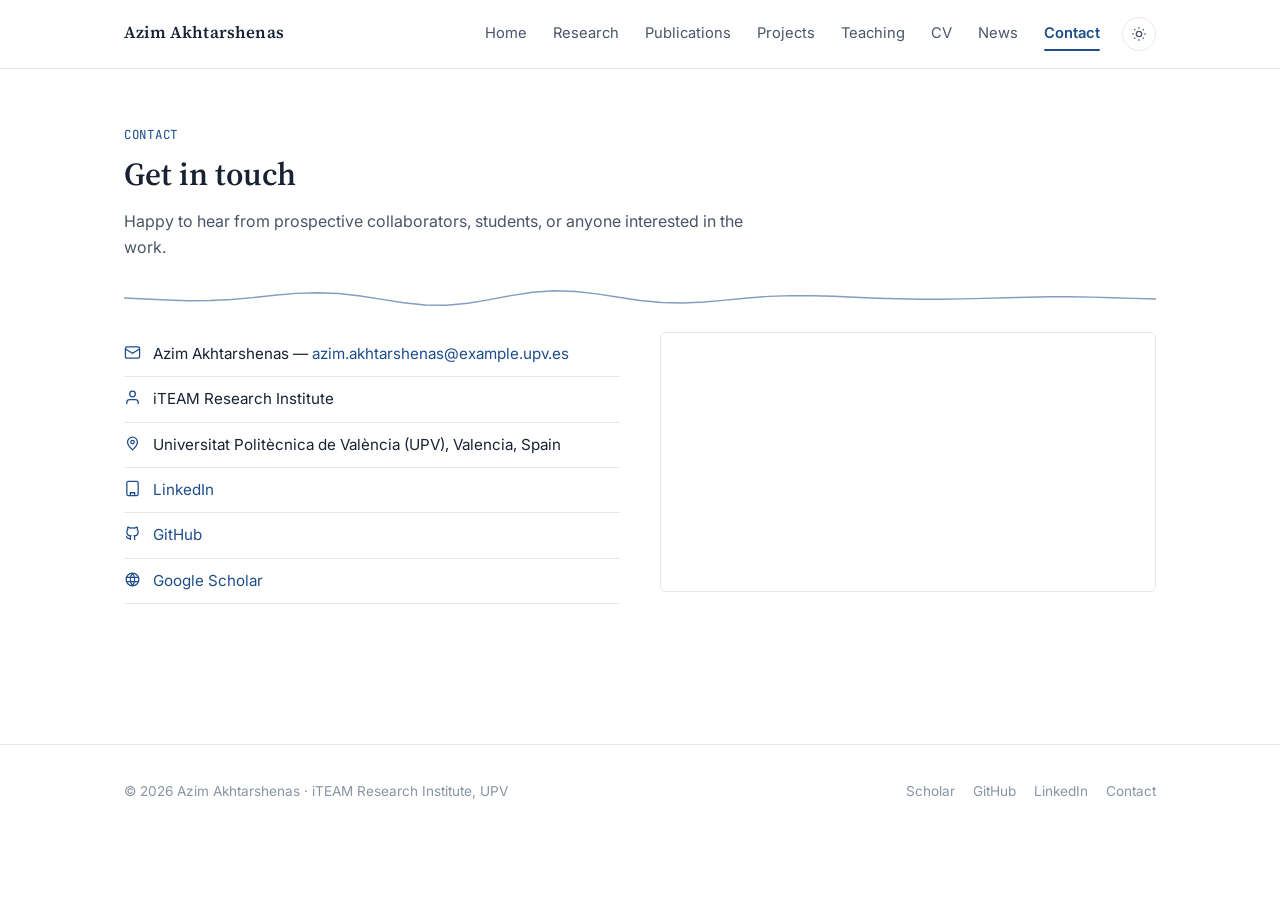
==== contact.html @ c1e80aa6 "Initial site" ====
<!DOCTYPE html>
<html lang="en">
<head>
<meta charset="UTF-8" />
<meta name="viewport" content="width=device-width, initial-scale=1.0" />
<title>Contact — Azim Akhtarshenas</title>
<link rel="preconnect" href="https://fonts.googleapis.com">
<link rel="preconnect" href="https://fonts.gstatic.com" crossorigin>
<link href="https://fonts.googleapis.com/css2?family=Source+Serif+4:opsz,wght@8..60,400;8..60,600;8..60,700&family=Inter:wght@400;500;600;700&family=JetBrains+Mono:wght@400;500&display=swap" rel="stylesheet">
<link rel="stylesheet" href="assets/css/style.css" />
</head>
<body>

<header class="site-header">
  <nav class="nav">
    <a class="nav-brand" href="index.html">Azim Akhtarshenas</a>
    <button class="nav-toggle" onclick="toggleNav()" aria-label="Toggle menu">
      <svg viewBox="0 0 24 24" width="22" height="22" fill="none" stroke="currentColor" stroke-width="2"><line x1="3" y1="6" x2="21" y2="6"/><line x1="3" y1="12" x2="21" y2="12"/><line x1="3" y1="18" x2="21" y2="18"/></svg>
    </button>
    <ul class="nav-links">
      <li><a href="index.html">Home</a></li>
      <li><a href="research.html">Research</a></li>
      <li><a href="publications.html">Publications</a></li>
      <li><a href="projects.html">Projects</a></li>
      <li><a href="teaching.html">Teaching</a></li>
      <li><a href="cv.html">CV</a></li>
      <li><a href="news.html">News</a></li>
      <li><a href="contact.html">Contact</a></li>
      <li>
        <button class="theme-toggle" onclick="toggleTheme()" aria-label="Toggle dark mode">
          <svg class="icon-sun" viewBox="0 0 24 24" fill="none" stroke="currentColor" stroke-width="2"><circle cx="12" cy="12" r="4"/><path d="M12 2v2M12 20v2M4.9 4.9l1.4 1.4M17.7 17.7l1.4 1.4M2 12h2M20 12h2M4.9 19.1l1.4-1.4M17.7 6.3l1.4-1.4"/></svg>
          <svg class="icon-moon" viewBox="0 0 24 24" fill="none" stroke="currentColor" stroke-width="2"><path d="M21 12.8A9 9 0 1 1 11.2 3 7 7 0 0 0 21 12.8Z"/></svg>
        </button>
      </li>
    </ul>
  </nav>
</header>

<main class="container">
  <div class="page-head">
    <span class="eyebrow">Contact</span>
    <h1>Get in touch</h1>
    <p class="lede">Happy to hear from prospective collaborators, students, or anyone interested in the work.</p>
  </div>

  <svg class="waveform-divider" aria-hidden="true"></svg>

  <section class="section" style="padding-top:20px;">
    <div class="contact-grid">
      <div>
        <ul class="contact-list">
          <li>
            <svg viewBox="0 0 24 24" fill="none" stroke="currentColor" stroke-width="1.8"><rect x="2" y="4" width="20" height="16" rx="2"/><path d="m2 7 10 6 10-6"/></svg>
            <span>Azim Akhtarshenas — <a href="mailto:azim.akhtarshenas@example.upv.es">azim.akhtarshenas@example.upv.es</a></span>
          </li>
          <li>
            <svg viewBox="0 0 24 24" fill="none" stroke="currentColor" stroke-width="1.8"><path d="M20 21v-2a4 4 0 0 0-4-4H8a4 4 0 0 0-4 4v2"/><circle cx="12" cy="7" r="4"/></svg>
            <span>iTEAM Research Institute</span>
          </li>
          <li>
            <svg viewBox="0 0 24 24" fill="none" stroke="currentColor" stroke-width="1.8"><path d="M12 21s7-6.2 7-11a7 7 0 1 0-14 0c0 4.8 7 11 7 11Z"/><circle cx="12" cy="10" r="2.5"/></svg>
            <span>Universitat Politècnica de València (UPV), Valencia, Spain</span>
          </li>
          <li>
            <svg viewBox="0 0 24 24" fill="none" stroke="currentColor" stroke-width="1.8"><rect x="4" y="2" width="16" height="20" rx="2"/><path d="M9 22v-4h6v4"/></svg>
            <span><a href="https://www.linkedin.com/in/YOUR_LINKEDIN" target="_blank" rel="noopener">LinkedIn</a></span>
          </li>
          <li>
            <svg viewBox="0 0 24 24" fill="none" stroke="currentColor" stroke-width="1.8"><path d="M9 19c-4.3 1.4-4.3-2.5-6-3m12 5v-3.5c0-1 .1-1.4-.5-2 2.8-.3 5.5-1.4 5.5-6a4.6 4.6 0 0 0-1.3-3.2 4.2 4.2 0 0 0-.1-3.2s-1.1-.3-3.5 1.3a12.3 12.3 0 0 0-6.4 0C6.5 2.8 5.4 3.1 5.4 3.1a4.2 4.2 0 0 0-.1 3.2A4.6 4.6 0 0 0 4 9.5c0 4.6 2.7 5.7 5.5 6-.6.6-.6 1.2-.5 2V21"/></svg>
            <span><a href="https://github.com/azimakhtarshenas" target="_blank" rel="noopener">GitHub</a></span>
          </li>
          <li>
            <svg viewBox="0 0 24 24" fill="none" stroke="currentColor" stroke-width="1.8"><path d="M12 3a15 15 0 0 0 0 18M12 3a15 15 0 0 1 0 18M3 9h18M3 15h18"/><circle cx="12" cy="12" r="9"/></svg>
            <span><a href="https://scholar.google.com/citations?user=YOUR_ID" target="_blank" rel="noopener">Google Scholar</a></span>
          </li>
        </ul>
      </div>
      <div>
        <!-- Replace with the correct embed URL for your building at UPV -->
        <iframe class="map-frame" title="Map"
          src="https://www.google.com/maps?q=iTEAM%20Universitat%20Polit%C3%A8cnica%20de%20Val%C3%A8ncia&output=embed"
          loading="lazy"></iframe>
      </div>
    </div>
  </section>
</main>

<footer class="site-footer">
  <div class="container footer-inner">
    <div>© <span id="year"></span> Azim Akhtarshenas · iTEAM Research Institute, UPV</div>
    <div class="footer-links">
      <a href="https://scholar.google.com/citations?user=YOUR_ID" target="_blank" rel="noopener">Scholar</a>
      <a href="https://github.com/azimakhtarshenas" target="_blank" rel="noopener">GitHub</a>
      <a href="https://www.linkedin.com/in/YOUR_LINKEDIN" target="_blank" rel="noopener">LinkedIn</a>
      <a href="contact.html">Contact</a>
    </div>
  </div>
</footer>

<script src="assets/js/main.js"></script>
<script>document.getElementById("year").textContent = new Date().getFullYear();</script>
</body>
</html>
---- assets/css/style.css ----
/* ==========================================================================
   Azim Akhtarshenas — academic site
   Design tokens
   ========================================================================== */

:root {
  /* -- palette (light) -- */
  --bg: #ffffff;
  --bg-raised: #f7f9fc;
  --bg-sunken: #eef2f8;
  --ink: #182233;
  --ink-soft: #4b5568;
  --ink-faint: #8a93a3;
  --hairline: #e2e7ef;
  --blue: #1e4d8b;
  --blue-deep: #123162;
  --blue-soft: #4d7fc1;
  --blue-wash: #eaf1fb;
  --accent-line: #1e4d8b;
  --shadow: 0 1px 2px rgba(18, 34, 71, 0.06), 0 8px 24px rgba(18, 34, 71, 0.06);

  /* -- type -- */
  --font-display: "Source Serif 4", "Iowan Old Style", Georgia, serif;
  --font-body: "Inter", -apple-system, BlinkMacSystemFont, "Segoe UI", sans-serif;
  --font-mono: "JetBrains Mono", "SF Mono", Menlo, monospace;

  --radius: 3px;
  --max-w: 1080px;
}

html[data-theme="dark"] {
  --bg: #0f1621;
  --bg-raised: #161f2e;
  --bg-sunken: #0a101a;
  --ink: #e8ecf3;
  --ink-soft: #aab3c4;
  --ink-faint: #6b7484;
  --hairline: #253046;
  --blue: #5f97e0;
  --blue-deep: #8fb8ec;
  --blue-soft: #3d6bab;
  --blue-wash: #142236;
  --accent-line: #5f97e0;
  --shadow: 0 1px 2px rgba(0, 0, 0, 0.3), 0 8px 24px rgba(0, 0, 0, 0.35);
}

* { box-sizing: border-box; }

html {
  scroll-behavior: smooth;
}

@media (prefers-reduced-motion: reduce) {
  html { scroll-behavior: auto; }
  *, *::before, *::after { animation-duration: 0.001ms !important; transition-duration: 0.001ms !important; }
}

body {
  margin: 0;
  background: var(--bg);
  color: var(--ink);
  font-family: var(--font-body);
  font-size: 16px;
  line-height: 1.6;
  -webkit-font-smoothing: antialiased;
  transition: background 0.2s ease, color 0.2s ease;
}

a { color: var(--blue); text-decoration: none; }
a:hover { text-decoration: underline; }

:focus-visible {
  outline: 2px solid var(--blue);
  outline-offset: 2px;
}

h1, h2, h3, h4 {
  font-family: var(--font-display);
  color: var(--ink);
  font-weight: 600;
  line-height: 1.2;
  margin: 0 0 0.5em;
}

p { margin: 0 0 1em; color: var(--ink-soft); }

.container {
  max-width: var(--max-w);
  margin: 0 auto;
  padding: 0 24px;
}

/* ---------- Signature motif: waveform divider ----------
   A thin sine/pulse trace, standing in for an RF signal —
   used as a section divider instead of a generic <hr>. */
.waveform-divider {
  display: block;
  width: 100%;
  height: 28px;
  margin: 0 auto;
}
.waveform-divider path {
  fill: none;
  stroke: var(--accent-line);
  stroke-width: 1.4;
  opacity: 0.55;
}

/* ---------- Header / nav ---------- */
.site-header {
  position: sticky;
  top: 0;
  z-index: 50;
  background: rgba(255, 255, 255, 0.86);
  backdrop-filter: saturate(180%) blur(10px);
  border-bottom: 1px solid var(--hairline);
}
html[data-theme="dark"] .site-header {
  background: rgba(15, 22, 33, 0.86);
}
.nav {
  display: flex;
  align-items: center;
  justify-content: space-between;
  max-width: var(--max-w);
  margin: 0 auto;
  padding: 14px 24px;
}
.nav-brand {
  font-family: var(--font-display);
  font-weight: 600;
  font-size: 1.05rem;
  color: var(--ink);
  letter-spacing: 0.01em;
}
.nav-brand:hover { text-decoration: none; color: var(--blue); }
.nav-links {
  display: flex;
  gap: 2px;
  list-style: none;
  margin: 0;
  padding: 0;
  align-items: center;
}
.nav-links a {
  display: inline-block;
  color: var(--ink-soft);
  font-size: 0.92rem;
  padding: 8px 12px;
  border-radius: var(--radius);
  position: relative;
}
.nav-links a:hover { color: var(--blue); text-decoration: none; background: var(--blue-wash); }
.nav-links a.active { color: var(--blue); font-weight: 600; }
.nav-links a.active::after {
  content: "";
  position: absolute;
  left: 12px; right: 12px; bottom: 3px;
  height: 2px;
  background: var(--accent-line);
  border-radius: 2px;
}
.nav-toggle {
  display: none;
  background: none; border: none; cursor: pointer;
  color: var(--ink); padding: 8px;
}
.theme-toggle {
  background: none;
  border: 1px solid var(--hairline);
  border-radius: 999px;
  width: 34px; height: 34px;
  display: inline-flex; align-items: center; justify-content: center;
  cursor: pointer;
  color: var(--ink-soft);
  margin-left: 8px;
}
.theme-toggle:hover { border-color: var(--blue); color: var(--blue); }
.theme-toggle svg { width: 16px; height: 16px; }
.theme-toggle .icon-moon { display: none; }
html[data-theme="dark"] .theme-toggle .icon-sun { display: none; }
html[data-theme="dark"] .theme-toggle .icon-moon { display: inline-block; }

@media (max-width: 820px) {
  .nav-toggle { display: inline-flex; align-items: center; }
  .nav-links {
    position: fixed;
    top: 61px; left: 0; right: 0;
    flex-direction: column;
    align-items: stretch;
    background: var(--bg);
    border-bottom: 1px solid var(--hairline);
    padding: 8px 24px 16px;
    display: none;
    box-shadow: var(--shadow);
  }
  .nav-links.open { display: flex; }
  .nav-links a { padding: 12px 8px; }
}

/* ---------- Footer ---------- */
.site-footer {
  border-top: 1px solid var(--hairline);
  margin-top: 96px;
  padding: 36px 0 48px;
}
.footer-inner {
  display: flex; flex-wrap: wrap; gap: 12px 28px;
  justify-content: space-between; align-items: center;
  font-size: 0.85rem; color: var(--ink-faint);
}
.footer-links { display: flex; gap: 18px; flex-wrap: wrap; }
.footer-links a { color: var(--ink-faint); }
.footer-links a:hover { color: var(--blue); }

/* ---------- Hero (home) ---------- */
.hero {
  padding: 72px 0 40px;
}
.hero-grid {
  display: grid;
  grid-template-columns: 220px 1fr;
  gap: 44px;
  align-items: center;
}
.hero-photo {
  width: 220px; height: 220px;
  border-radius: 6px;
  object-fit: cover;
  background: var(--bg-sunken);
  border: 1px solid var(--hairline);
  box-shadow: var(--shadow);
}
.eyebrow {
  font-family: var(--font-mono);
  font-size: 0.78rem;
  letter-spacing: 0.06em;
  text-transform: uppercase;
  color: var(--blue);
  margin-bottom: 10px;
  display: block;
}
.hero h1 {
  font-size: 2.5rem;
  margin-bottom: 6px;
}
.hero .role {
  font-size: 1.05rem;
  color: var(--ink-soft);
  margin-bottom: 4px;
}
.hero .affil {
  font-size: 0.98rem;
  color: var(--ink-faint);
  margin-bottom: 14px;
}
.hero .affil a { color: var(--ink-faint); text-decoration: underline; }
.tag-row {
  display: flex; flex-wrap: wrap; gap: 8px;
  margin-top: 12px;
}
.tag {
  font-family: var(--font-mono);
  font-size: 0.75rem;
  color: var(--blue-deep);
  background: var(--blue-wash);
  border: 1px solid var(--hairline);
  padding: 4px 10px;
  border-radius: 999px;
}

@media (max-width: 700px) {
  .hero-grid { grid-template-columns: 1fr; text-align: center; }
  .hero-photo { width: 160px; height: 160px; margin: 0 auto; }
  .tag-row, .btn-row { justify-content: center; }
  .hero h1 { font-size: 2rem; }
}

/* ---------- Buttons ---------- */
.btn-row { display: flex; flex-wrap: wrap; gap: 10px; margin-top: 22px; }
.btn {
  display: inline-flex; align-items: center; gap: 8px;
  font-size: 0.88rem; font-weight: 500;
  padding: 9px 16px;
  border-radius: var(--radius);
  border: 1px solid var(--hairline);
  color: var(--ink);
  background: var(--bg-raised);
}
.btn:hover { text-decoration: none; border-color: var(--blue); color: var(--blue); }
.btn-primary {
  background: var(--blue);
  border-color: var(--blue);
  color: #fff;
}
.btn-primary:hover { background: var(--blue-deep); border-color: var(--blue-deep); color: #fff; }
.btn svg { width: 15px; height: 15px; }

/* ---------- Sections ---------- */
.section { padding: 44px 0; }
.section-head { margin-bottom: 28px; }
.section-head .eyebrow { margin-bottom: 4px; }
.section-head h2 { font-size: 1.6rem; }
.section-head p.lede { max-width: 640px; }

/* ---------- Bio ---------- */
.bio { max-width: 720px; font-size: 1rem; }
.bio p { color: var(--ink); }

/* ---------- Research cards ---------- */
.card-grid {
  display: grid;
  grid-template-columns: repeat(2, 1fr);
  gap: 20px;
}
@media (max-width: 700px) { .card-grid { grid-template-columns: 1fr; } }

.card {
  border: 1px solid var(--hairline);
  border-radius: 6px;
  background: var(--bg-raised);
  padding: 26px 26px 22px;
  transition: box-shadow 0.15s ease, transform 0.15s ease;
}
.card:hover { box-shadow: var(--shadow); transform: translateY(-2px); }
.card h3 {
  font-size: 1.1rem;
  display: flex; align-items: center; gap: 10px;
}
.card-icon {
  width: 20px; height: 20px;
  color: var(--blue);
  flex: none;
}
.card ul {
  margin: 12px 0 0;
  padding: 0;
  list-style: none;
  display: flex; flex-wrap: wrap; gap: 8px;
}
.card ul li {
  font-family: var(--font-mono);
  font-size: 0.78rem;
  color: var(--blue-deep);
  background: var(--blue-wash);
  border: 1px solid var(--hairline);
  padding: 4px 9px;
  border-radius: 4px;
}

/* ---------- Publications ---------- */
.pub-filter {
  display: flex; flex-wrap: wrap; gap: 8px;
  margin-bottom: 26px;
}
.pub-filter button {
  font-family: var(--font-mono);
  font-size: 0.78rem;
  padding: 6px 13px;
  border-radius: 999px;
  border: 1px solid var(--hairline);
  background: var(--bg-raised);
  color: var(--ink-soft);
  cursor: pointer;
}
.pub-filter button:hover { border-color: var(--blue); color: var(--blue); }
.pub-filter button.active { background: var(--blue); border-color: var(--blue); color: #fff; }

.pub-list { display: flex; flex-direction: column; gap: 0; }
.pub-item {
  padding: 22px 0;
  border-bottom: 1px solid var(--hairline);
  display: grid;
  grid-template-columns: 64px 1fr;
  gap: 18px;
}
.pub-item:first-child { padding-top: 0; }
.pub-year {
  font-family: var(--font-mono);
  color: var(--ink-faint);
  font-size: 0.85rem;
  padding-top: 3px;
}
.pub-title { font-size: 1.05rem; margin-bottom: 4px; color: var(--ink); font-weight: 600; }
.pub-authors { font-size: 0.9rem; color: var(--ink-soft); margin-bottom: 3px; }
.pub-venue { font-size: 0.87rem; color: var(--ink-faint); font-style: italic; margin-bottom: 10px; }
.pub-links { display: flex; gap: 14px; flex-wrap: wrap; }
.pub-links a {
  font-family: var(--font-mono);
  font-size: 0.78rem;
  color: var(--blue);
  border-bottom: 1px solid transparent;
}
.pub-links a:hover { border-bottom-color: var(--blue); text-decoration: none; }
@media (max-width: 600px) {
  .pub-item { grid-template-columns: 1fr; gap: 4px; }
}

/* ---------- Projects ---------- */
.project-grid {
  display: grid;
  grid-template-columns: repeat(2, 1fr);
  gap: 26px;
}
@media (max-width: 760px) { .project-grid { grid-template-columns: 1fr; } }
.project-card {
  border: 1px solid var(--hairline);
  border-radius: 6px;
  overflow: hidden;
  background: var(--bg-raised);
}
.project-media {
  width: 100%; aspect-ratio: 16/9;
  background: var(--bg-sunken);
  display: flex; align-items: center; justify-content: center;
  color: var(--ink-faint);
  font-family: var(--font-mono); font-size: 0.78rem;
  border-bottom: 1px solid var(--hairline);
  overflow: hidden;
}
.project-media img { width: 100%; height: 100%; object-fit: cover; }
.project-body { padding: 20px 22px 22px; }
.project-body h3 { font-size: 1.08rem; margin-bottom: 8px; }
.project-body p { font-size: 0.92rem; margin-bottom: 12px; }
.chip-row { display: flex; flex-wrap: wrap; gap: 6px; margin-bottom: 12px; }
.chip {
  font-family: var(--font-mono); font-size: 0.72rem;
  color: var(--blue-deep); background: var(--blue-wash);
  border: 1px solid var(--hairline);
  padding: 3px 8px; border-radius: 4px;
}

/* ---------- News ---------- */
.news-list { position: relative; }
.news-year {
  font-family: var(--font-mono);
  color: var(--blue);
  font-size: 0.9rem;
  margin: 30px 0 10px;
  letter-spacing: 0.04em;
}
.news-year:first-child { margin-top: 0; }
.news-item {
  display: grid;
  grid-template-columns: 96px 1fr;
  gap: 16px;
  padding: 12px 0;
  border-bottom: 1px solid var(--hairline);
}
.news-item:last-child { border-bottom: none; }
.news-date { font-family: var(--font-mono); font-size: 0.78rem; color: var(--ink-faint); padding-top: 2px; }
.news-text { color: var(--ink); font-size: 0.95rem; }
.news-text a { font-weight: 500; }

/* ---------- Teaching ---------- */
.teach-item {
  border-bottom: 1px solid var(--hairline);
  padding: 20px 0;
}
.teach-item:first-child { padding-top: 0; }
.teach-item h3 { font-size: 1.05rem; margin-bottom: 4px; }
.teach-meta { font-family: var(--font-mono); font-size: 0.78rem; color: var(--ink-faint); margin-bottom: 8px; }

/* ---------- CV ---------- */
.cv-embed {
  width: 100%;
  height: 900px;
  border: 1px solid var(--hairline);
  border-radius: 6px;
  background: var(--bg-sunken);
}
@media (max-width: 700px) { .cv-embed { height: 560px; } }
.cv-fallback {
  padding: 18px;
  font-size: 0.9rem;
  color: var(--ink-soft);
}

/* ---------- Contact ---------- */
.contact-grid {
  display: grid;
  grid-template-columns: 1fr 1fr;
  gap: 40px;
}
@media (max-width: 700px) { .contact-grid { grid-template-columns: 1fr; } }
.contact-list { list-style: none; padding: 0; margin: 0; }
.contact-list li {
  display: flex; gap: 12px; align-items: flex-start;
  padding: 10px 0;
  border-bottom: 1px solid var(--hairline);
  font-size: 0.95rem;
}
.contact-list li svg { width: 17px; height: 17px; color: var(--blue); flex: none; margin-top: 2px; }
.map-frame {
  width: 100%; height: 260px; border: 1px solid var(--hairline);
  border-radius: 6px; filter: grayscale(0.15);
}

/* ---------- Page header (non-home pages) ---------- */
.page-head { padding: 56px 0 8px; }
.page-head h1 { font-size: 2rem; }
.page-head p.lede { color: var(--ink-soft); max-width: 640px; }

/* ---------- Misc ---------- */
.note {
  font-size: 0.82rem;
  color: var(--ink-faint);
  border-left: 2px solid var(--hairline);
  padding-left: 12px;
  margin-top: 8px;
}
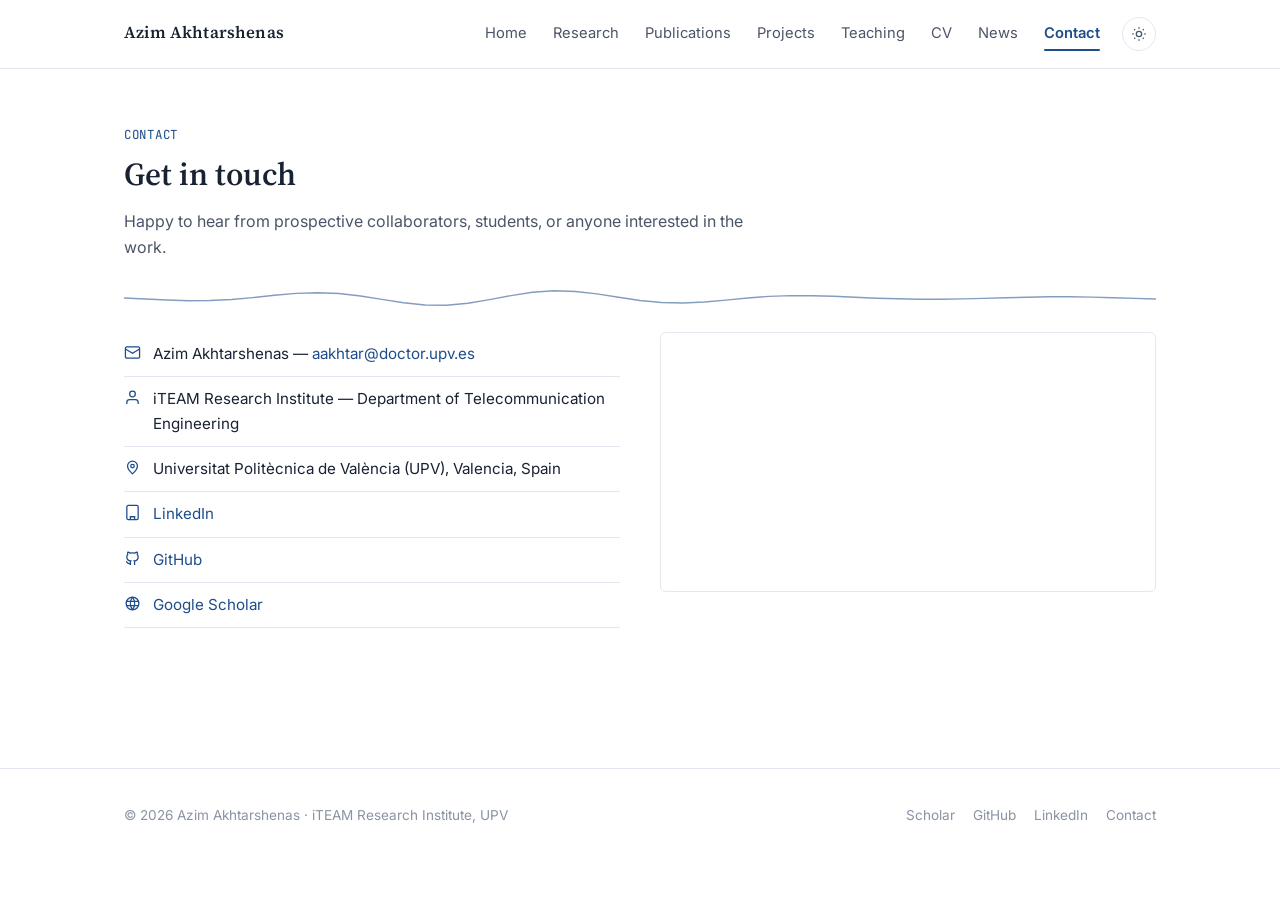
==== commit 97d77454: "Update with real photo, CV, and publications" ====
--- a/contact.html
+++ b/contact.html
@@ -51,11 +51,11 @@
         <ul class="contact-list">
           <li>
             <svg viewBox="0 0 24 24" fill="none" stroke="currentColor" stroke-width="1.8"><rect x="2" y="4" width="20" height="16" rx="2"/><path d="m2 7 10 6 10-6"/></svg>
-            <span>Azim Akhtarshenas — <a href="mailto:azim.akhtarshenas@example.upv.es">azim.akhtarshenas@example.upv.es</a></span>
+            <span>Azim Akhtarshenas — <a href="mailto:aakhtar@doctor.upv.es">aakhtar@doctor.upv.es</a></span>
           </li>
           <li>
             <svg viewBox="0 0 24 24" fill="none" stroke="currentColor" stroke-width="1.8"><path d="M20 21v-2a4 4 0 0 0-4-4H8a4 4 0 0 0-4 4v2"/><circle cx="12" cy="7" r="4"/></svg>
-            <span>iTEAM Research Institute</span>
+            <span>iTEAM Research Institute — Department of Telecommunication Engineering</span>
           </li>
           <li>
             <svg viewBox="0 0 24 24" fill="none" stroke="currentColor" stroke-width="1.8"><path d="M12 21s7-6.2 7-11a7 7 0 1 0-14 0c0 4.8 7 11 7 11Z"/><circle cx="12" cy="10" r="2.5"/></svg>
@@ -63,15 +63,15 @@
           </li>
           <li>
             <svg viewBox="0 0 24 24" fill="none" stroke="currentColor" stroke-width="1.8"><rect x="4" y="2" width="16" height="20" rx="2"/><path d="M9 22v-4h6v4"/></svg>
-            <span><a href="https://www.linkedin.com/in/YOUR_LINKEDIN" target="_blank" rel="noopener">LinkedIn</a></span>
+            <span><a href="https://www.linkedin.com/in/azim-akhtarshenas" target="_blank" rel="noopener">LinkedIn</a></span>
           </li>
           <li>
             <svg viewBox="0 0 24 24" fill="none" stroke="currentColor" stroke-width="1.8"><path d="M9 19c-4.3 1.4-4.3-2.5-6-3m12 5v-3.5c0-1 .1-1.4-.5-2 2.8-.3 5.5-1.4 5.5-6a4.6 4.6 0 0 0-1.3-3.2 4.2 4.2 0 0 0-.1-3.2s-1.1-.3-3.5 1.3a12.3 12.3 0 0 0-6.4 0C6.5 2.8 5.4 3.1 5.4 3.1a4.2 4.2 0 0 0-.1 3.2A4.6 4.6 0 0 0 4 9.5c0 4.6 2.7 5.7 5.5 6-.6.6-.6 1.2-.5 2V21"/></svg>
-            <span><a href="https://github.com/azimakhtarshenas" target="_blank" rel="noopener">GitHub</a></span>
+            <span><a href="https://github.com/aakhtarshenas" target="_blank" rel="noopener">GitHub</a></span>
           </li>
           <li>
             <svg viewBox="0 0 24 24" fill="none" stroke="currentColor" stroke-width="1.8"><path d="M12 3a15 15 0 0 0 0 18M12 3a15 15 0 0 1 0 18M3 9h18M3 15h18"/><circle cx="12" cy="12" r="9"/></svg>
-            <span><a href="https://scholar.google.com/citations?user=YOUR_ID" target="_blank" rel="noopener">Google Scholar</a></span>
+            <span><a href="https://scholar.google.com/citations?user=5eCLyxwAAAAJ" target="_blank" rel="noopener">Google Scholar</a></span>
           </li>
         </ul>
       </div>
@@ -89,9 +89,9 @@
   <div class="container footer-inner">
     <div>© <span id="year"></span> Azim Akhtarshenas · iTEAM Research Institute, UPV</div>
     <div class="footer-links">
-      <a href="https://scholar.google.com/citations?user=YOUR_ID" target="_blank" rel="noopener">Scholar</a>
-      <a href="https://github.com/azimakhtarshenas" target="_blank" rel="noopener">GitHub</a>
-      <a href="https://www.linkedin.com/in/YOUR_LINKEDIN" target="_blank" rel="noopener">LinkedIn</a>
+      <a href="https://scholar.google.com/citations?user=5eCLyxwAAAAJ" target="_blank" rel="noopener">Scholar</a>
+      <a href="https://github.com/aakhtarshenas" target="_blank" rel="noopener">GitHub</a>
+      <a href="https://www.linkedin.com/in/azim-akhtarshenas" target="_blank" rel="noopener">LinkedIn</a>
       <a href="contact.html">Contact</a>
     </div>
   </div>
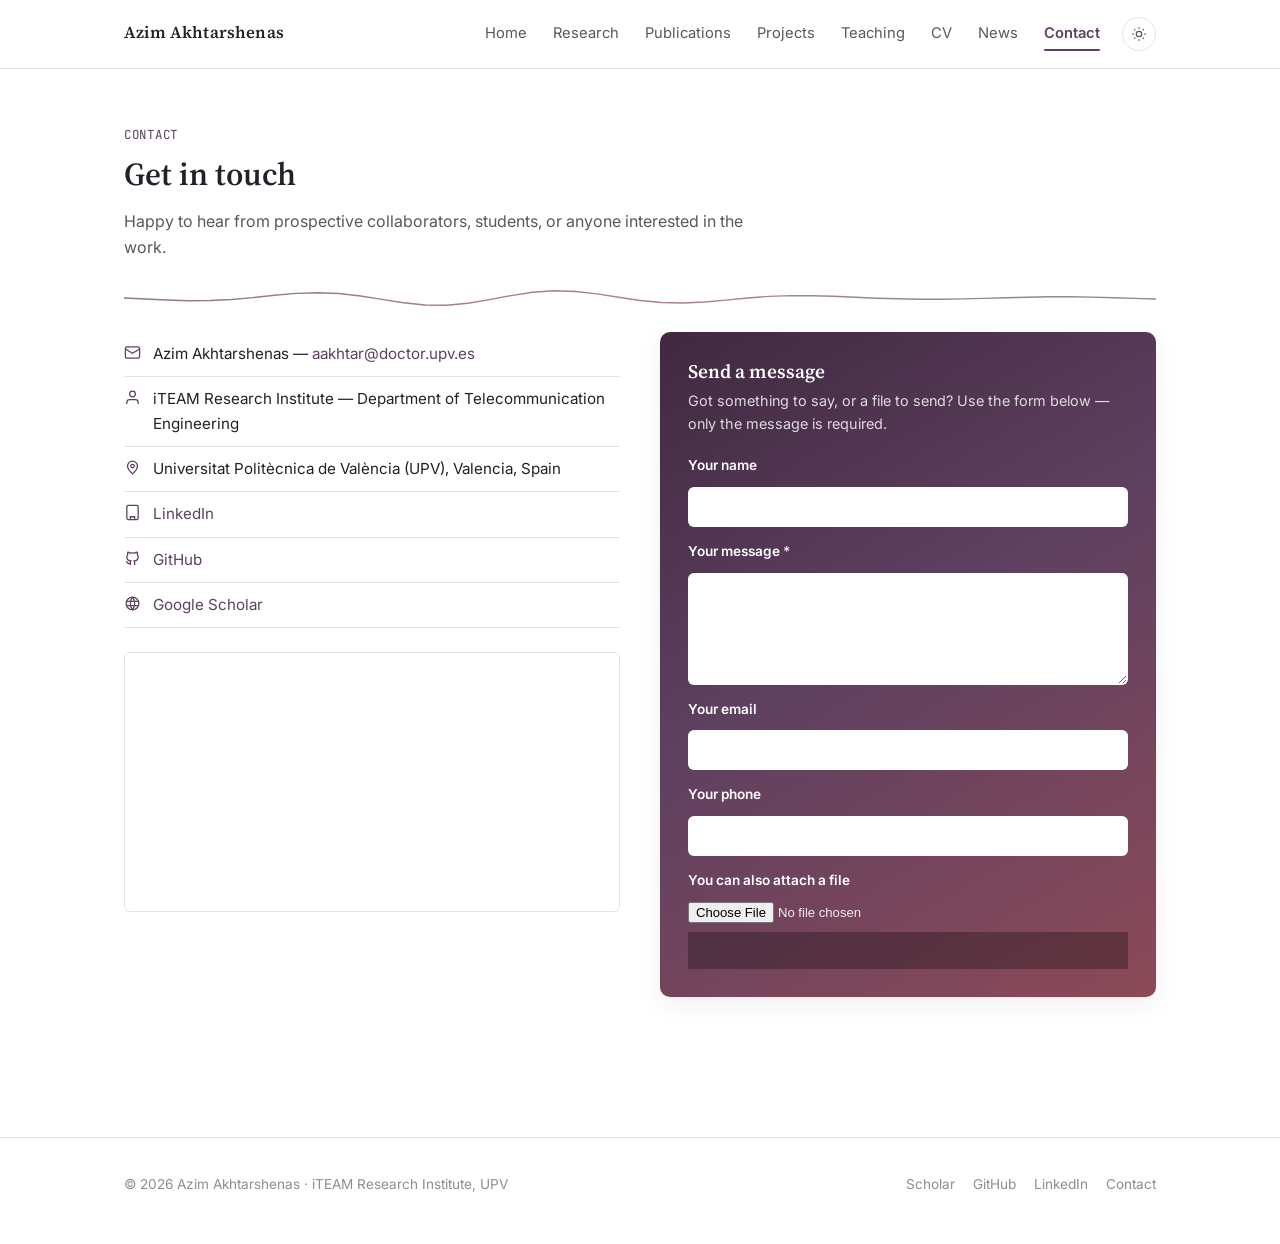
==== commit 2b0e542f: "Add working contact form (Formspree)" ====
--- a/contact.html
+++ b/contact.html
@@ -63,7 +63,7 @@
           </li>
           <li>
             <svg viewBox="0 0 24 24" fill="none" stroke="currentColor" stroke-width="1.8"><rect x="4" y="2" width="16" height="20" rx="2"/><path d="M9 22v-4h6v4"/></svg>
-            <span><a href="https://www.linkedin.com/in/azim-akhtarshenas" target="_blank" rel="noopener">LinkedIn</a></span>
+            <span><a href="https://www.linkedin.com/in/azim-akhtarshenas-8499a5163/" target="_blank" rel="noopener">LinkedIn</a></span>
           </li>
           <li>
             <svg viewBox="0 0 24 24" fill="none" stroke="currentColor" stroke-width="1.8"><path d="M9 19c-4.3 1.4-4.3-2.5-6-3m12 5v-3.5c0-1 .1-1.4-.5-2 2.8-.3 5.5-1.4 5.5-6a4.6 4.6 0 0 0-1.3-3.2 4.2 4.2 0 0 0-.1-3.2s-1.1-.3-3.5 1.3a12.3 12.3 0 0 0-6.4 0C6.5 2.8 5.4 3.1 5.4 3.1a4.2 4.2 0 0 0-.1 3.2A4.6 4.6 0 0 0 4 9.5c0 4.6 2.7 5.7 5.5 6-.6.6-.6 1.2-.5 2V21"/></svg>
@@ -74,12 +74,36 @@
             <span><a href="https://scholar.google.com/citations?user=5eCLyxwAAAAJ" target="_blank" rel="noopener">Google Scholar</a></span>
           </li>
         </ul>
-      </div>
-      <div>
-        <!-- Replace with the correct embed URL for your building at UPV -->
-        <iframe class="map-frame" title="Map"
+        <iframe class="map-frame" title="Map" style="margin-top:24px;"
           src="https://www.google.com/maps?q=iTEAM%20Universitat%20Polit%C3%A8cnica%20de%20Val%C3%A8ncia&output=embed"
           loading="lazy"></iframe>
+      </div>
+
+      <div>
+        <div class="contact-form-card">
+          <h3>Send a message</h3>
+          <p>Got something to say, or a file to send? Use the form below — only the message is required.</p>
+
+          <!-- Replace YOUR_FORM_ID with your own Formspree form ID (see README for setup) -->
+          <form action="https://formspree.io/f/YOUR_FORM_ID" method="POST" enctype="multipart/form-data">
+            <label for="cf-name">Your name</label>
+            <input type="text" id="cf-name" name="name" />
+
+            <label for="cf-message">Your message <span class="req">*</span></label>
+            <textarea id="cf-message" name="message" rows="5" required></textarea>
+
+            <label for="cf-email">Your email</label>
+            <input type="email" id="cf-email" name="email" />
+
+            <label for="cf-phone">Your phone</label>
+            <input type="tel" id="cf-phone" name="phone" />
+
+            <label for="cf-file">You can also attach a file</label>
+            <input type="file" id="cf-file" name="attachment" />
+
+            <button type="submit" class="btn btn-primary" style="width:100%; justify-content:center; margin-top:6px;">Send</button>
+          </form>
+        </div>
       </div>
     </div>
   </section>
@@ -91,7 +115,7 @@
     <div class="footer-links">
       <a href="https://scholar.google.com/citations?user=5eCLyxwAAAAJ" target="_blank" rel="noopener">Scholar</a>
       <a href="https://github.com/aakhtarshenas" target="_blank" rel="noopener">GitHub</a>
-      <a href="https://www.linkedin.com/in/azim-akhtarshenas" target="_blank" rel="noopener">LinkedIn</a>
+      <a href="https://www.linkedin.com/in/azim-akhtarshenas-8499a5163/" target="_blank" rel="noopener">LinkedIn</a>
       <a href="contact.html">Contact</a>
     </div>
   </div>
--- a/assets/css/style.css
+++ b/assets/css/style.css
@@ -4,20 +4,26 @@
    ========================================================================== */
 
 :root {
-  /* -- palette (light) -- */
+  /* -- palette (light) — dusty plum, rose, sage -- */
   --bg: #ffffff;
-  --bg-raised: #f7f9fc;
-  --bg-sunken: #eef2f8;
-  --ink: #182233;
-  --ink-soft: #4b5568;
-  --ink-faint: #8a93a3;
-  --hairline: #e2e7ef;
-  --blue: #1e4d8b;
-  --blue-deep: #123162;
-  --blue-soft: #4d7fc1;
-  --blue-wash: #eaf1fb;
-  --accent-line: #1e4d8b;
-  --shadow: 0 1px 2px rgba(18, 34, 71, 0.06), 0 8px 24px rgba(18, 34, 71, 0.06);
+  --bg-raised: #ffffff;
+  --bg-sunken: #f6f6f6;
+  --ink: #241f28;
+  --ink-soft: #5c5560;
+  --ink-faint: #928a94;
+  --hairline: #e8e0e6;
+  --blue: #5e4060;
+  --blue-deep: #40293f;
+  --blue-soft: #8a6b8c;
+  --blue-wash: #f1e6f0;
+  --accent-line: #5e4060;
+  --rose: #8c4a58;
+  --rose-deep: #6b3540;
+  --rose-wash: #f7e7ea;
+  --sage: #47654a;
+  --sage-deep: #324a34;
+  --sage-wash: #e9efe6;
+  --shadow: 0 1px 2px rgba(64, 41, 63, 0.07), 0 8px 24px rgba(64, 41, 63, 0.07);
 
   /* -- type -- */
   --font-display: "Source Serif 4", "Iowan Old Style", Georgia, serif;
@@ -29,18 +35,24 @@
 }
 
 html[data-theme="dark"] {
-  --bg: #0f1621;
-  --bg-raised: #161f2e;
-  --bg-sunken: #0a101a;
-  --ink: #e8ecf3;
-  --ink-soft: #aab3c4;
-  --ink-faint: #6b7484;
-  --hairline: #253046;
-  --blue: #5f97e0;
-  --blue-deep: #8fb8ec;
-  --blue-soft: #3d6bab;
-  --blue-wash: #142236;
-  --accent-line: #5f97e0;
+  --bg: #17131a;
+  --bg-raised: #1f1922;
+  --bg-sunken: #120e15;
+  --ink: #f1eaf0;
+  --ink-soft: #cabec8;
+  --ink-faint: #8c7f8a;
+  --hairline: #362e37;
+  --blue: #d3a8d6;
+  --blue-deep: #e6cae8;
+  --blue-soft: #ab84ac;
+  --blue-wash: #2c2130;
+  --accent-line: #d3a8d6;
+  --rose: #d99aa5;
+  --rose-deep: #e8bcc4;
+  --rose-wash: #302127;
+  --sage: #9dc2a0;
+  --sage-deep: #c1ddc3;
+  --sage-wash: #1b2a1e;
   --shadow: 0 1px 2px rgba(0, 0, 0, 0.3), 0 8px 24px rgba(0, 0, 0, 0.35);
 }
 
@@ -101,9 +113,9 @@
 }
 .waveform-divider path {
   fill: none;
-  stroke: var(--accent-line);
+  stroke: url(#waveform-gradient);
   stroke-width: 1.4;
-  opacity: 0.55;
+  opacity: 0.7;
 }
 
 /* ---------- Header / nav ---------- */
@@ -216,6 +228,54 @@
 /* ---------- Hero (home) ---------- */
 .hero {
   padding: 72px 0 40px;
+  position: relative;
+  overflow: hidden;
+}
+.hero-art {
+  position: absolute;
+  top: 50%;
+  right: -40px;
+  transform: translateY(-50%);
+  width: min(58vw, 760px);
+  height: auto;
+  color: var(--blue);
+  opacity: 0.1;
+  pointer-events: none;
+  z-index: 0;
+}
+html[data-theme="dark"] .hero-art { opacity: 0.16; }
+.hero-grid {
+  position: relative;
+  z-index: 1;
+}
+
+/* ---------- Ambient flying drones (hero background) ---------- */
+.drone-fly {
+  opacity: 0;
+  transform-box: fill-box;
+  transform-origin: center;
+}
+.drone-fly-a {
+  color: var(--rose);
+  animation: drone-fly-a 26s linear infinite;
+}
+.drone-fly-b {
+  color: var(--sage);
+  animation: drone-fly-b 34s linear infinite -9s;
+}
+@keyframes drone-fly-a {
+  0%   { transform: translate(-60px, 380px) scale(0.6) rotate(-4deg); opacity: 0; }
+  8%   { opacity: 0.22; }
+  50%  { transform: translate(420px, 70px) scale(0.85) rotate(3deg); }
+  92%  { opacity: 0.22; }
+  100% { transform: translate(880px, -50px) scale(1) rotate(-2deg); opacity: 0; }
+}
+@keyframes drone-fly-b {
+  0%   { transform: translate(860px, 130px) scale(0.7) rotate(4deg); opacity: 0; }
+  8%   { opacity: 0.18; }
+  50%  { transform: translate(380px, 350px) scale(0.9) rotate(-3deg); }
+  92%  { opacity: 0.18; }
+  100% { transform: translate(-80px, 410px) scale(0.6) rotate(2deg); opacity: 0; }
 }
 .hero-grid {
   display: grid;
@@ -268,12 +328,15 @@
   padding: 4px 10px;
   border-radius: 999px;
 }
+.tag-row .tag:nth-child(3n+2) { color: var(--rose-deep); background: var(--rose-wash); }
+.tag-row .tag:nth-child(3n+3) { color: var(--sage-deep); background: var(--sage-wash); }
 
 @media (max-width: 700px) {
   .hero-grid { grid-template-columns: 1fr; text-align: center; }
   .hero-photo { width: 160px; height: 160px; margin: 0 auto; }
   .tag-row, .btn-row { justify-content: center; }
   .hero h1 { font-size: 2rem; }
+  .hero-art { display: none; }
 }
 
 /* ---------- Buttons ---------- */
@@ -347,6 +410,8 @@
   padding: 4px 9px;
   border-radius: 4px;
 }
+.card ul li:nth-child(3n+2) { color: var(--rose-deep); background: var(--rose-wash); }
+.card ul li:nth-child(3n+3) { color: var(--sage-deep); background: var(--sage-wash); }
 
 /* ---------- Publications ---------- */
 .pub-filter {
@@ -410,7 +475,7 @@
   background: var(--bg-raised);
 }
 .project-media {
-  width: 100%; aspect-ratio: 16/9;
+  width: 100%; aspect-ratio: 4/5;
   background: var(--bg-sunken);
   display: flex; align-items: center; justify-content: center;
   color: var(--ink-faint);
@@ -422,13 +487,99 @@
 .project-body { padding: 20px 22px 22px; }
 .project-body h3 { font-size: 1.08rem; margin-bottom: 8px; }
 .project-body p { font-size: 0.92rem; margin-bottom: 12px; }
+.project-card--wide { grid-column: 1 / -1; }
+.gif-grid {
+  display: grid;
+  grid-template-columns: repeat(4, 1fr);
+  gap: 12px;
+  margin: 4px 0 4px;
+}
+@media (max-width: 760px) { .gif-grid { grid-template-columns: repeat(2, 1fr); } }
+.gif-grid figure {
+  margin: 0;
+  border: 1px solid var(--hairline);
+  border-radius: 6px;
+  overflow: hidden;
+  background: var(--bg-sunken);
+}
+.gif-grid img {
+  display: block;
+  width: 100%;
+  aspect-ratio: 1 / 1;
+  object-fit: cover;
+  background: var(--bg-sunken);
+}
+.gif-grid figcaption {
+  font-family: var(--font-mono);
+  font-size: 0.7rem;
+  color: var(--ink-soft);
+  text-align: center;
+  padding: 6px 4px;
+  border-top: 1px solid var(--hairline);
+}
 .chip-row { display: flex; flex-wrap: wrap; gap: 6px; margin-bottom: 12px; }
+
+/* ---------- Scroll-reveal animation ---------- */
+.reveal {
+  opacity: 0;
+  transform: translateY(18px);
+  transition: opacity 0.6s ease, transform 0.6s ease;
+}
+.reveal.is-visible {
+  opacity: 1;
+  transform: none;
+}
+
+/* ---------- Image hover zoom ---------- */
+.project-media img,
+.hero-photo {
+  transition: transform 0.45s ease;
+}
+.project-card:hover .project-media img {
+  transform: scale(1.06);
+}
+.hero-photo:hover {
+  transform: scale(1.03);
+}
+
+/* ---------- GIF gallery page ---------- */
+.gif-pair { margin-bottom: 40px; }
+.gif-pair h2 { font-size: 1.15rem; margin-bottom: 12px; }
+.gif-pair-row {
+  display: grid;
+  grid-template-columns: 1fr 1fr;
+  gap: 20px;
+}
+@media (max-width: 640px) { .gif-pair-row { grid-template-columns: 1fr; } }
+.gif-pair-row figure {
+  margin: 0;
+  border: 1px solid var(--hairline);
+  border-radius: 6px;
+  overflow: hidden;
+  background: var(--bg-sunken);
+}
+.gif-pair-row img {
+  display: block;
+  width: 100%;
+  height: auto;
+  background: var(--bg-sunken);
+}
+.gif-pair-row figcaption {
+  font-family: var(--font-mono);
+  font-size: 0.78rem;
+  color: var(--ink-soft);
+  text-align: center;
+  padding: 8px 4px;
+  border-top: 1px solid var(--hairline);
+}
 .chip {
   font-family: var(--font-mono); font-size: 0.72rem;
   color: var(--blue-deep); background: var(--blue-wash);
   border: 1px solid var(--hairline);
   padding: 3px 8px; border-radius: 4px;
 }
+.chip-row .chip:nth-child(3n+2) { color: var(--rose-deep); background: var(--rose-wash); }
+.chip-row .chip:nth-child(3n+3) { color: var(--sage-deep); background: var(--sage-wash); }
 
 /* ---------- News ---------- */
 .news-list { position: relative; }
@@ -496,6 +647,67 @@
   border-radius: 6px; filter: grayscale(0.15);
 }
 
+/* ---------- Contact form card ---------- */
+.contact-form-card {
+  border-radius: 10px;
+  padding: 28px;
+  color: #fff;
+  background: linear-gradient(150deg, var(--blue-deep) 0%, var(--blue) 45%, var(--rose) 100%);
+  box-shadow: var(--shadow);
+}
+.contact-form-card h3 {
+  color: #fff;
+  font-size: 1.2rem;
+  margin-bottom: 6px;
+}
+.contact-form-card > p {
+  color: rgba(255, 255, 255, 0.82);
+  font-size: 0.9rem;
+  margin-bottom: 20px;
+}
+.contact-form-card form {
+  display: flex;
+  flex-direction: column;
+  gap: 4px;
+}
+.contact-form-card label {
+  font-size: 0.85rem;
+  font-weight: 600;
+  margin: 10px 0 6px;
+}
+.contact-form-card label:first-of-type { margin-top: 0; }
+.contact-form-card .req { color: #ffe3ea; }
+.contact-form-card input[type="text"],
+.contact-form-card input[type="email"],
+.contact-form-card input[type="tel"],
+.contact-form-card textarea {
+  width: 100%;
+  border: 1px solid rgba(255, 255, 255, 0.5);
+  border-radius: 6px;
+  padding: 10px 12px;
+  font-family: var(--font-body);
+  font-size: 0.92rem;
+  background: #fff;
+  color: var(--ink);
+  box-sizing: border-box;
+}
+.contact-form-card textarea { resize: vertical; }
+.contact-form-card input[type="file"] {
+  font-size: 0.82rem;
+  color: rgba(255, 255, 255, 0.9);
+}
+.contact-form-card input:focus,
+.contact-form-card textarea:focus {
+  outline: 2px solid #fff;
+  outline-offset: 1px;
+}
+.contact-form-card .btn-primary {
+  background: rgba(0, 0, 0, 0.28);
+  border-color: transparent;
+  backdrop-filter: blur(2px);
+}
+.contact-form-card .btn-primary:hover { background: rgba(0, 0, 0, 0.4); }
+
 /* ---------- Page header (non-home pages) ---------- */
 .page-head { padding: 56px 0 8px; }
 .page-head h1 { font-size: 2rem; }
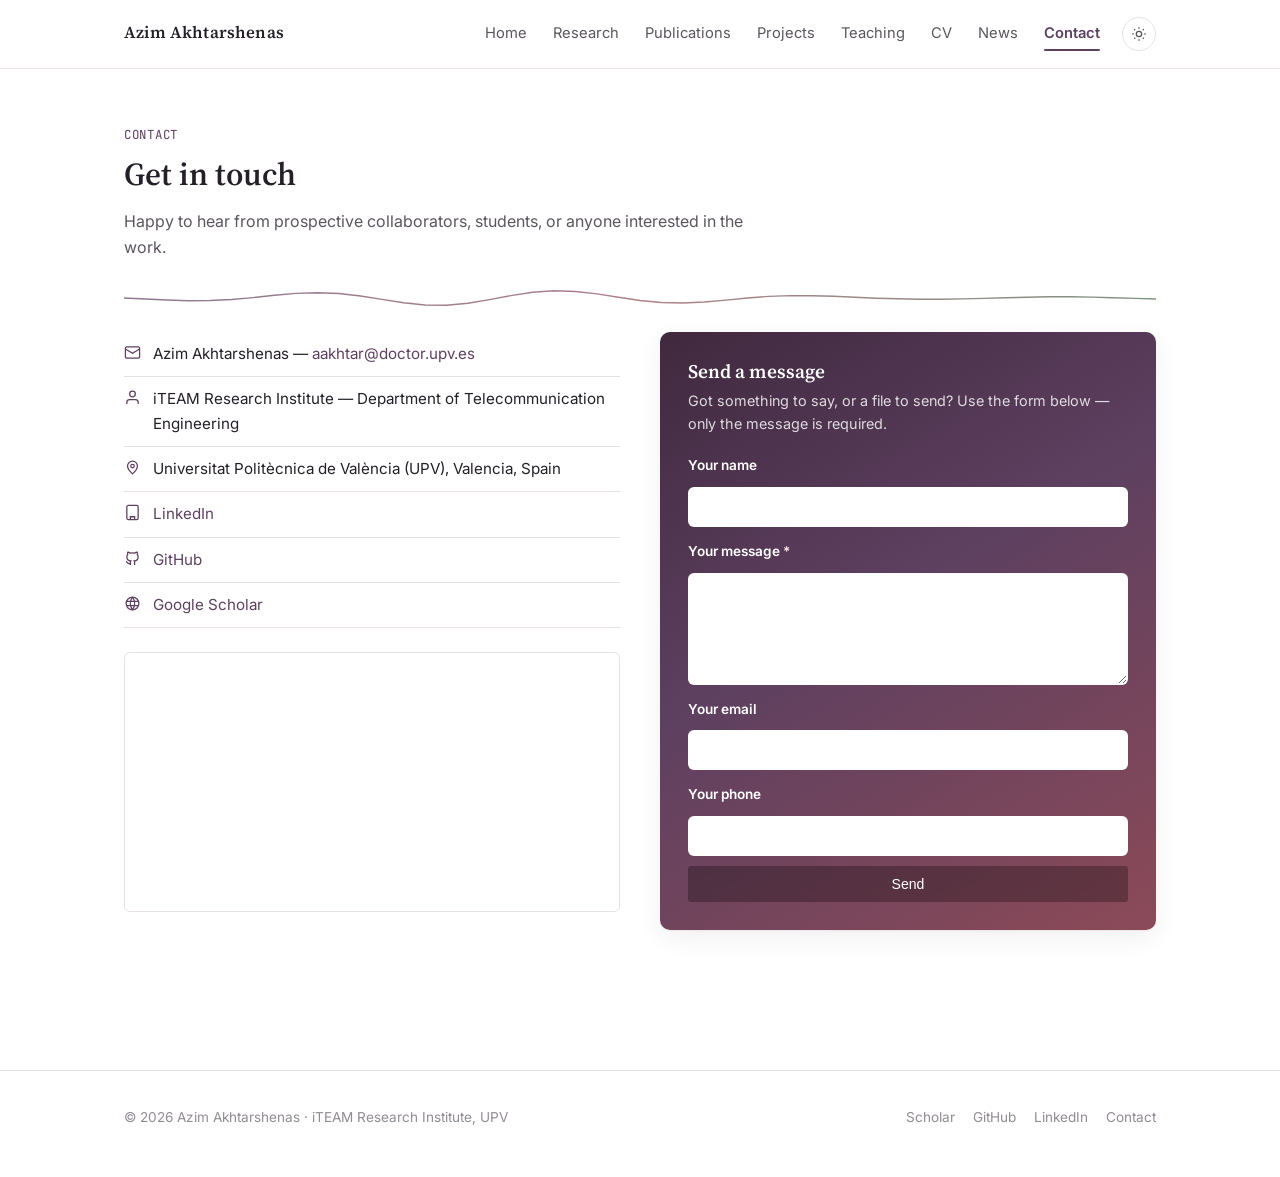
==== commit 6015e6c1: "Wire up real Formspree form ID, remove file upload field" ====
--- a/contact.html
+++ b/contact.html
@@ -84,8 +84,7 @@
           <h3>Send a message</h3>
           <p>Got something to say, or a file to send? Use the form below — only the message is required.</p>
 
-          <!-- Replace YOUR_FORM_ID with your own Formspree form ID (see README for setup) -->
-          <form action="https://formspree.io/f/YOUR_FORM_ID" method="POST" enctype="multipart/form-data">
+          <form action="https://formspree.io/f/xyegygzk" method="POST">
             <label for="cf-name">Your name</label>
             <input type="text" id="cf-name" name="name" />
 
@@ -97,9 +96,6 @@
 
             <label for="cf-phone">Your phone</label>
             <input type="tel" id="cf-phone" name="phone" />
-
-            <label for="cf-file">You can also attach a file</label>
-            <input type="file" id="cf-file" name="attachment" />
 
             <button type="submit" class="btn btn-primary" style="width:100%; justify-content:center; margin-top:6px;">Send</button>
           </form>
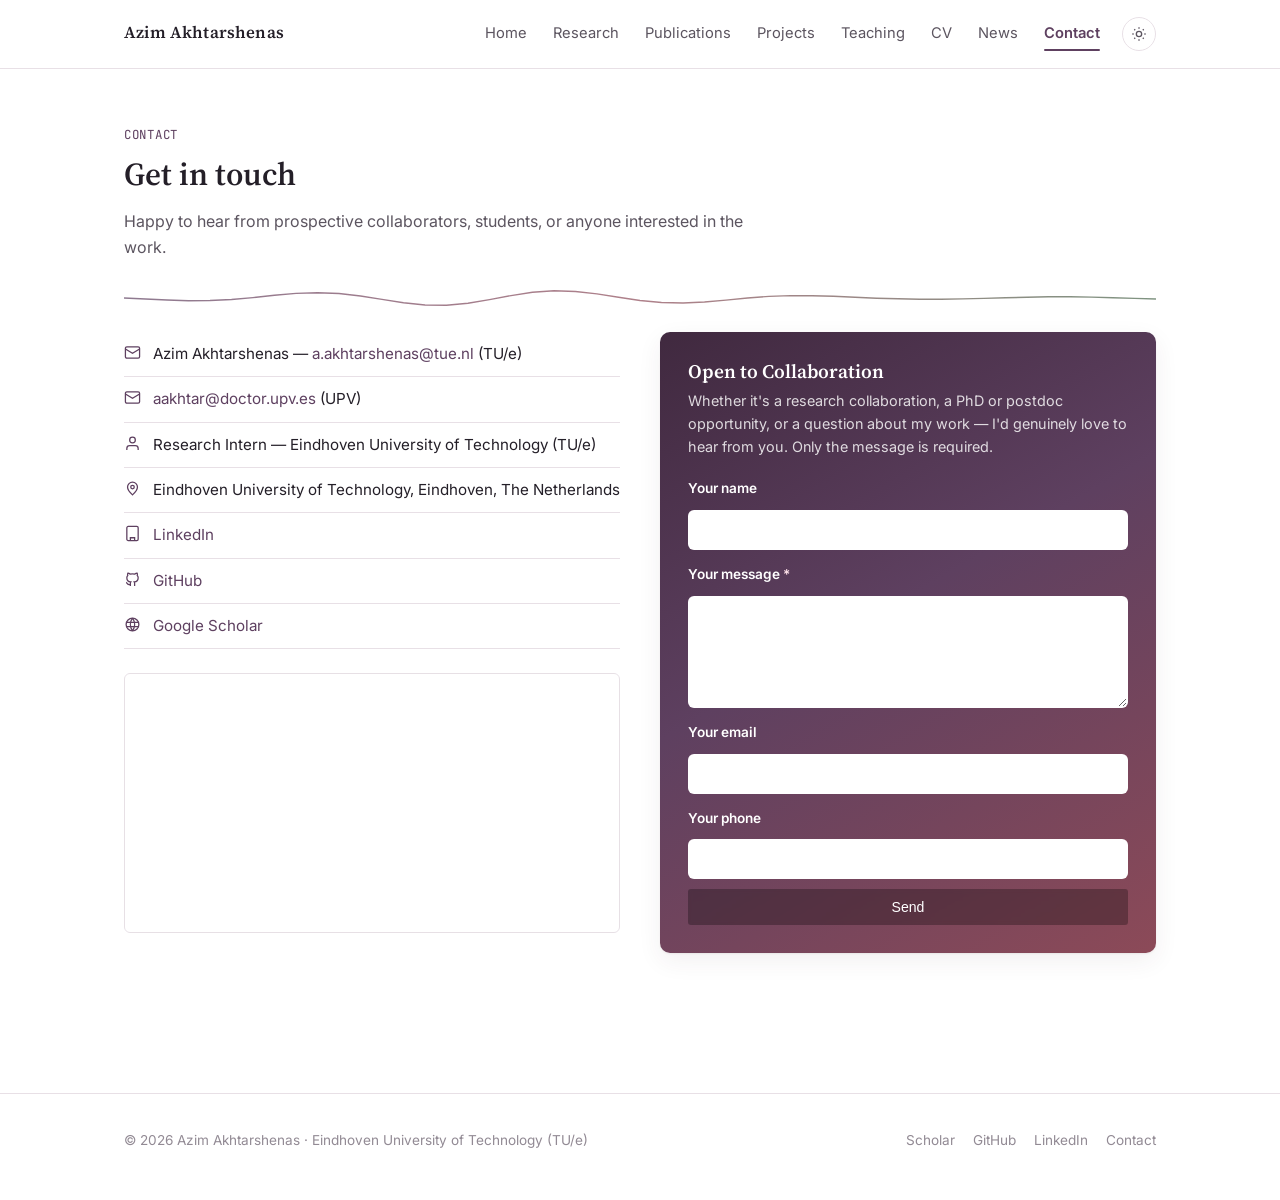
==== commit 22173048: "Contact page: TU/e email, address, map and footer" ====
--- a/contact.html
+++ b/contact.html
@@ -51,15 +51,19 @@
         <ul class="contact-list">
           <li>
             <svg viewBox="0 0 24 24" fill="none" stroke="currentColor" stroke-width="1.8"><rect x="2" y="4" width="20" height="16" rx="2"/><path d="m2 7 10 6 10-6"/></svg>
-            <span>Azim Akhtarshenas — <a href="mailto:aakhtar@doctor.upv.es">aakhtar@doctor.upv.es</a></span>
+            <span>Azim Akhtarshenas — <a href="mailto:a.akhtarshenas@tue.nl">a.akhtarshenas@tue.nl</a> (TU/e)</span>
+          </li>
+          <li>
+            <svg viewBox="0 0 24 24" fill="none" stroke="currentColor" stroke-width="1.8"><rect x="2" y="4" width="20" height="16" rx="2"/><path d="m2 7 10 6 10-6"/></svg>
+            <span><a href="mailto:aakhtar@doctor.upv.es">aakhtar@doctor.upv.es</a> (UPV)</span>
           </li>
           <li>
             <svg viewBox="0 0 24 24" fill="none" stroke="currentColor" stroke-width="1.8"><path d="M20 21v-2a4 4 0 0 0-4-4H8a4 4 0 0 0-4 4v2"/><circle cx="12" cy="7" r="4"/></svg>
-            <span>iTEAM Research Institute — Department of Telecommunication Engineering</span>
+            <span>Research Intern — Eindhoven University of Technology (TU/e)</span>
           </li>
           <li>
             <svg viewBox="0 0 24 24" fill="none" stroke="currentColor" stroke-width="1.8"><path d="M12 21s7-6.2 7-11a7 7 0 1 0-14 0c0 4.8 7 11 7 11Z"/><circle cx="12" cy="10" r="2.5"/></svg>
-            <span>Universitat Politècnica de València (UPV), Valencia, Spain</span>
+            <span>Eindhoven University of Technology, Eindhoven, The Netherlands</span>
           </li>
           <li>
             <svg viewBox="0 0 24 24" fill="none" stroke="currentColor" stroke-width="1.8"><rect x="4" y="2" width="16" height="20" rx="2"/><path d="M9 22v-4h6v4"/></svg>
@@ -75,14 +79,15 @@
           </li>
         </ul>
         <iframe class="map-frame" title="Map" style="margin-top:24px;"
-          src="https://www.google.com/maps?q=iTEAM%20Universitat%20Polit%C3%A8cnica%20de%20Val%C3%A8ncia&output=embed"
+          src="https://www.google.com/maps?q=Eindhoven%20University%20of%20Technology%2C%20Eindhoven&output=embed"
           loading="lazy"></iframe>
       </div>
 
       <div>
         <div class="contact-form-card">
-          <h3>Send a message</h3>
-          <p>Got something to say, or a file to send? Use the form below — only the message is required.</p>
+          <h3>Open to Collaboration</h3>
+          <p>Whether it's a research collaboration, a PhD or postdoc opportunity, or a question
+            about my work — I'd genuinely love to hear from you. Only the message is required.</p>
 
           <form action="https://formspree.io/f/xyegygzk" method="POST">
             <label for="cf-name">Your name</label>
@@ -107,7 +112,7 @@
 
 <footer class="site-footer">
   <div class="container footer-inner">
-    <div>© <span id="year"></span> Azim Akhtarshenas · iTEAM Research Institute, UPV</div>
+    <div>© <span id="year"></span> Azim Akhtarshenas · Eindhoven University of Technology (TU/e)</div>
     <div class="footer-links">
       <a href="https://scholar.google.com/citations?user=5eCLyxwAAAAJ" target="_blank" rel="noopener">Scholar</a>
       <a href="https://github.com/aakhtarshenas" target="_blank" rel="noopener">GitHub</a>
--- a/assets/css/style.css
+++ b/assets/css/style.css
@@ -22,6 +22,9 @@
   --rose-wash: #f7e7ea;
   --sage: #47654a;
   --sage-deep: #324a34;
+  --tue-red: #e10000;
+  --tue-red-deep: #b80000;
+  --tue-red-glow: rgba(225, 0, 0, 0.35);
   --sage-wash: #e9efe6;
   --shadow: 0 1px 2px rgba(64, 41, 63, 0.07), 0 8px 24px rgba(64, 41, 63, 0.07);
 
@@ -52,6 +55,9 @@
   --rose-wash: #302127;
   --sage: #9dc2a0;
   --sage-deep: #c1ddc3;
+  --tue-red: #e10000;
+  --tue-red-deep: #ff2a2a;
+  --tue-red-glow: rgba(255, 60, 60, 0.45);
   --sage-wash: #1b2a1e;
   --shadow: 0 1px 2px rgba(0, 0, 0, 0.3), 0 8px 24px rgba(0, 0, 0, 0.35);
 }
@@ -315,6 +321,55 @@
   margin-bottom: 14px;
 }
 .hero .affil a { color: var(--ink-faint); text-decoration: underline; }
+
+/* ---------- Current position pill (TU/e research intern) ---------- */
+.hero .intern { margin: 8px 0 10px; }
+.hero .intern a {
+  display: inline-flex;
+  align-items: center;
+  gap: 9px;
+  padding: 6px 16px 6px 12px;
+  border: 1px solid var(--tue-red);
+  border-radius: 999px;
+  background: var(--tue-red);
+  color: #ffffff;
+  font-size: 0.95rem;
+  font-weight: 600;
+  letter-spacing: 0.01em;
+  text-decoration: none;
+  box-shadow: 0 2px 10px var(--tue-red-glow);
+  transition: transform 0.2s ease, box-shadow 0.2s ease, background 0.2s ease;
+}
+.hero .intern a:hover {
+  text-decoration: none;
+  background: var(--tue-red-deep);
+  border-color: var(--tue-red-deep);
+  transform: translateY(-1px);
+  box-shadow: 0 6px 18px var(--tue-red-glow);
+}
+.intern-dot {
+  position: relative;
+  width: 9px;
+  height: 9px;
+  border-radius: 50%;
+  background: #ffffff;
+  flex: none;
+}
+.intern-dot::after {
+  content: "";
+  position: absolute;
+  inset: 0;
+  border-radius: 50%;
+  background: #ffffff;
+  animation: intern-pulse 2.2s ease-out infinite;
+}
+@keyframes intern-pulse {
+  0%   { transform: scale(1);   opacity: 0.7; }
+  100% { transform: scale(2.8); opacity: 0; }
+}
+@media (max-width: 700px) {
+  .hero .intern a { font-size: 0.88rem; text-align: left; }
+}
 .tag-row {
   display: flex; flex-wrap: wrap; gap: 8px;
   margin-top: 12px;
@@ -688,7 +743,7 @@
   font-family: var(--font-body);
   font-size: 0.92rem;
   background: #fff;
-  color: var(--ink);
+  color: #241d29;
   box-sizing: border-box;
 }
 .contact-form-card textarea { resize: vertical; }
